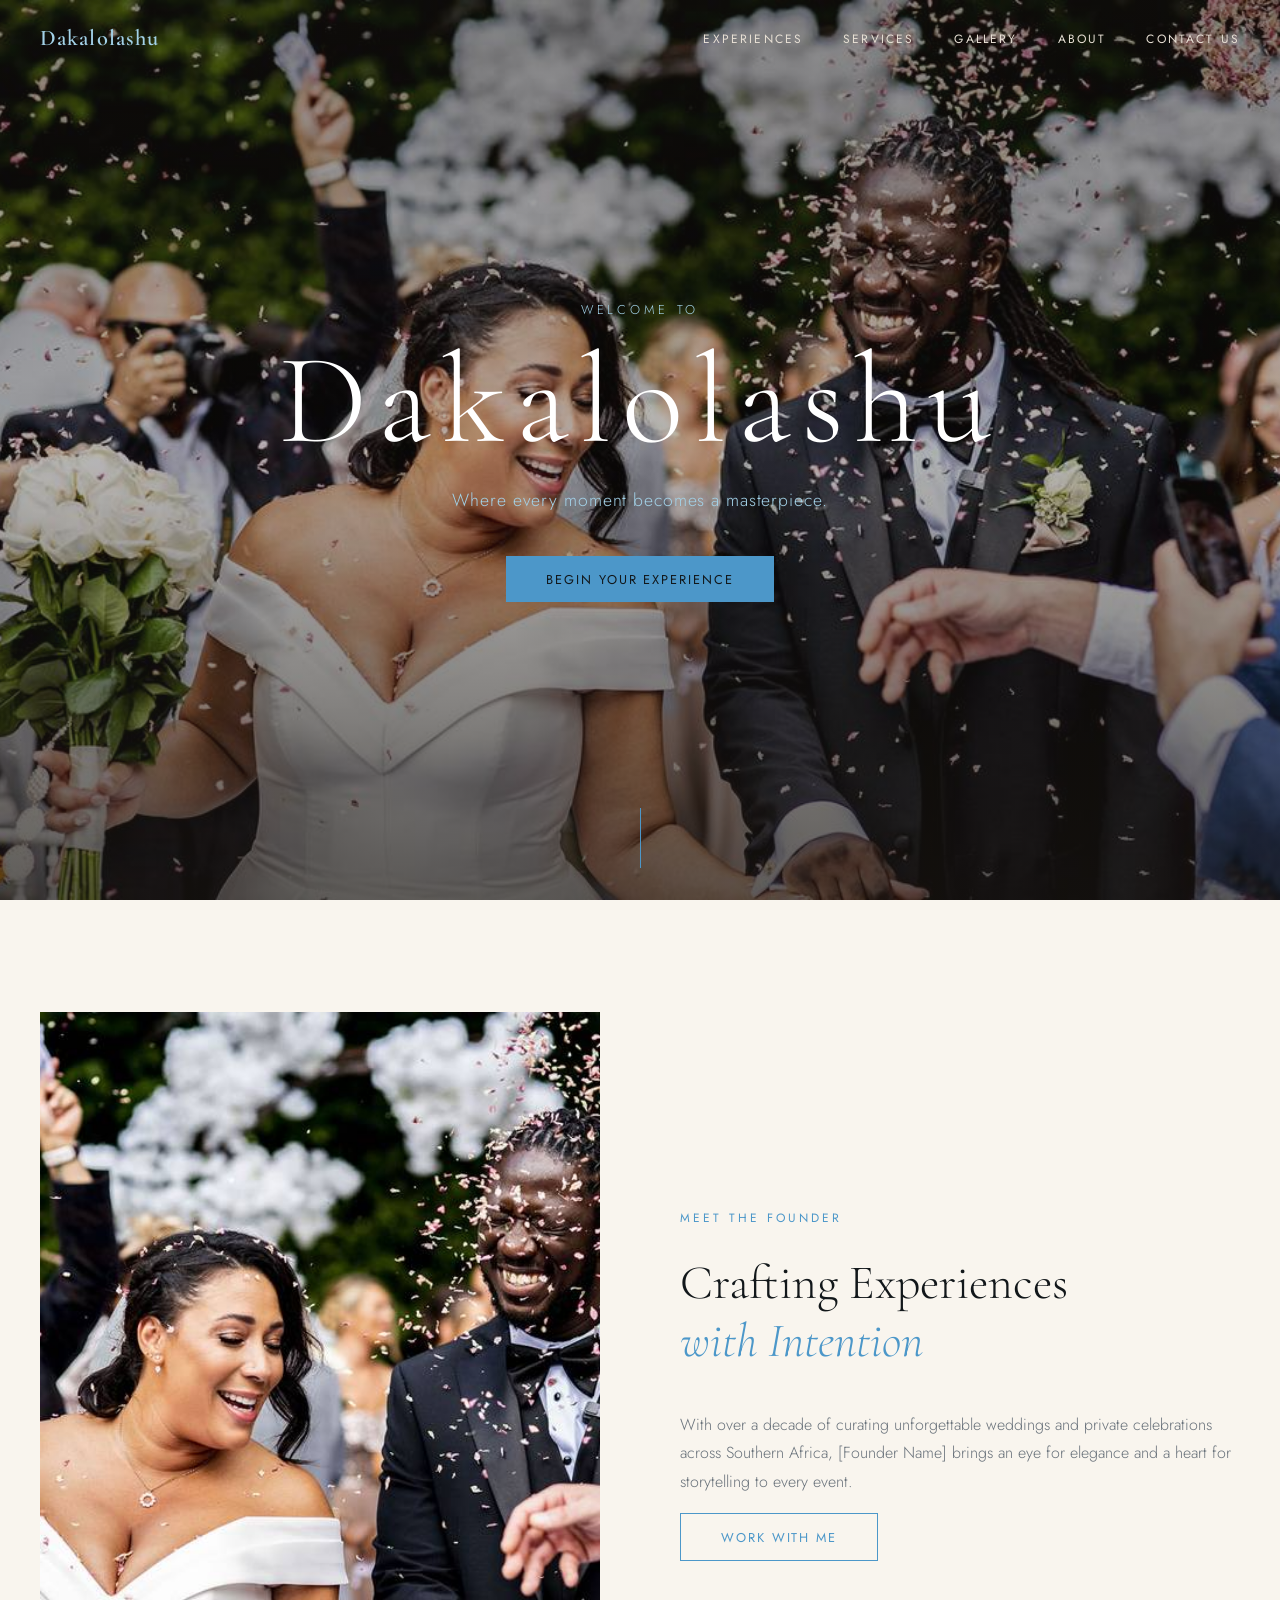
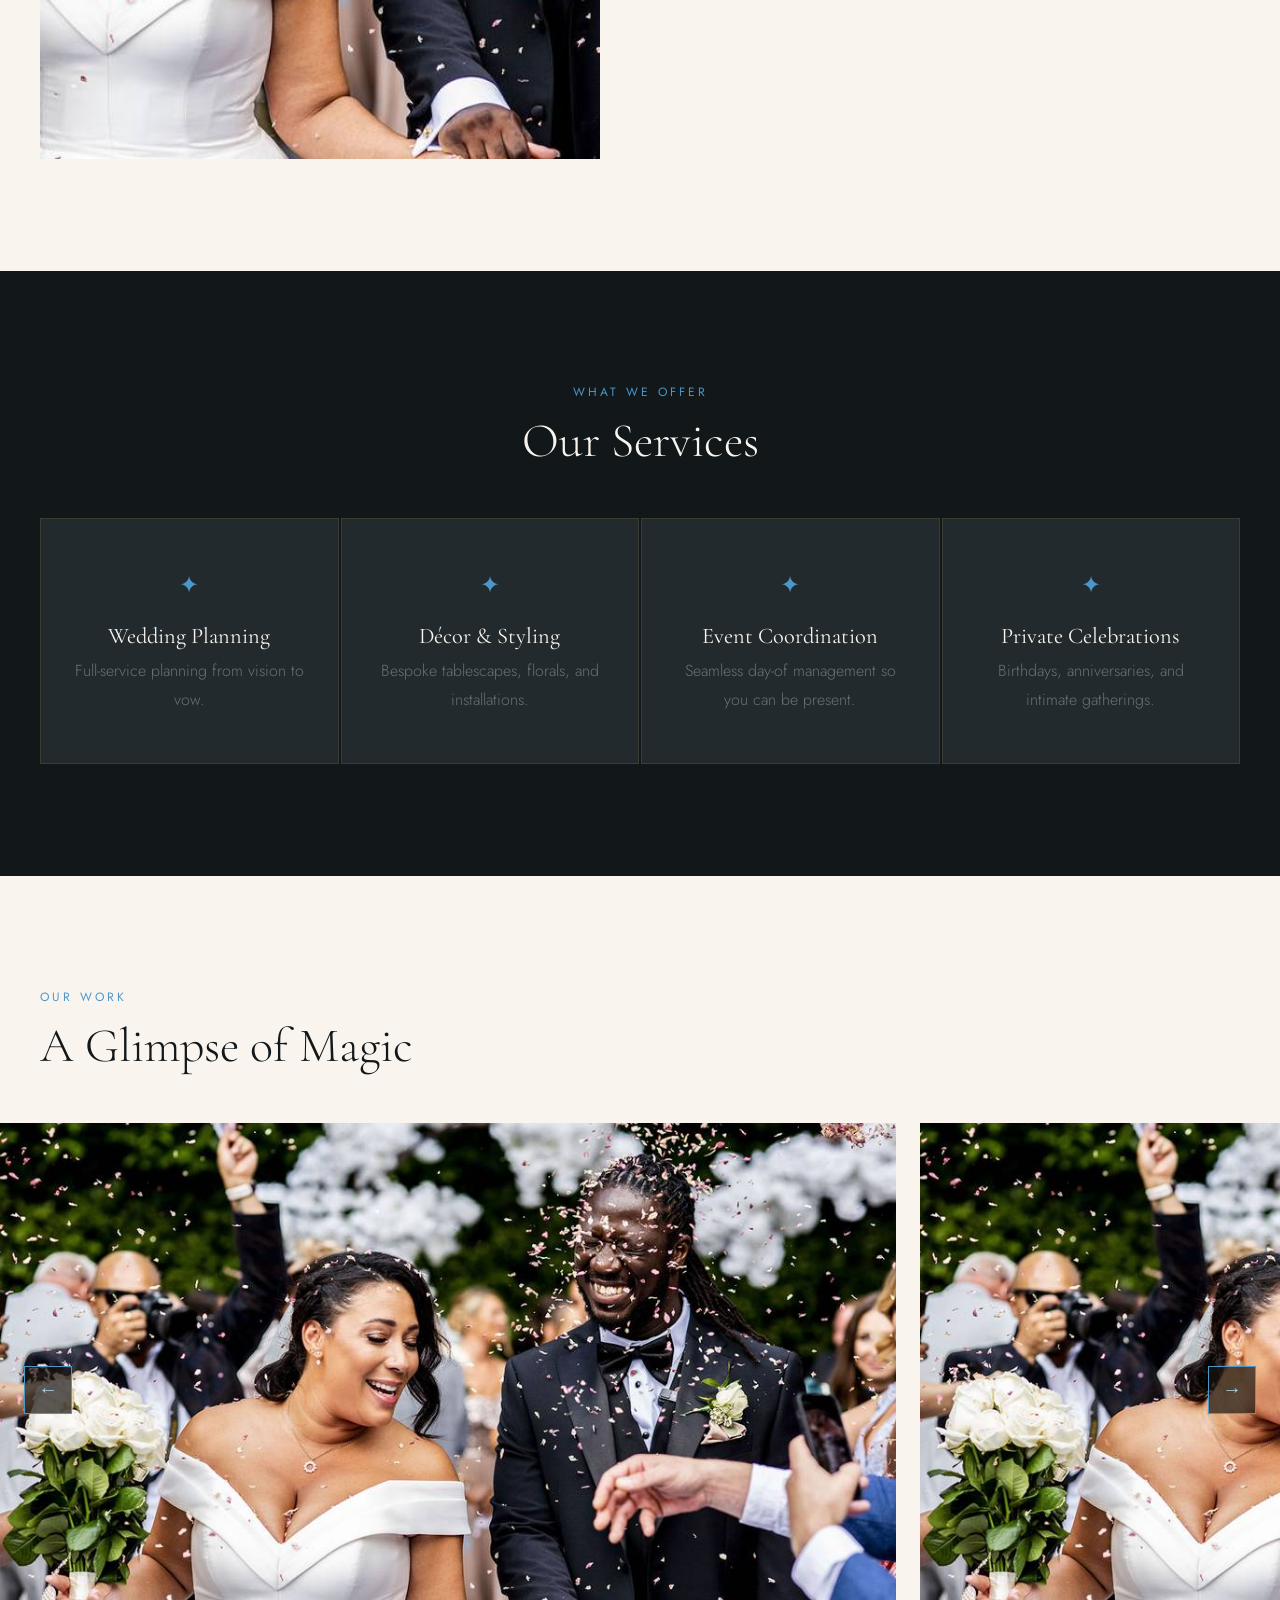
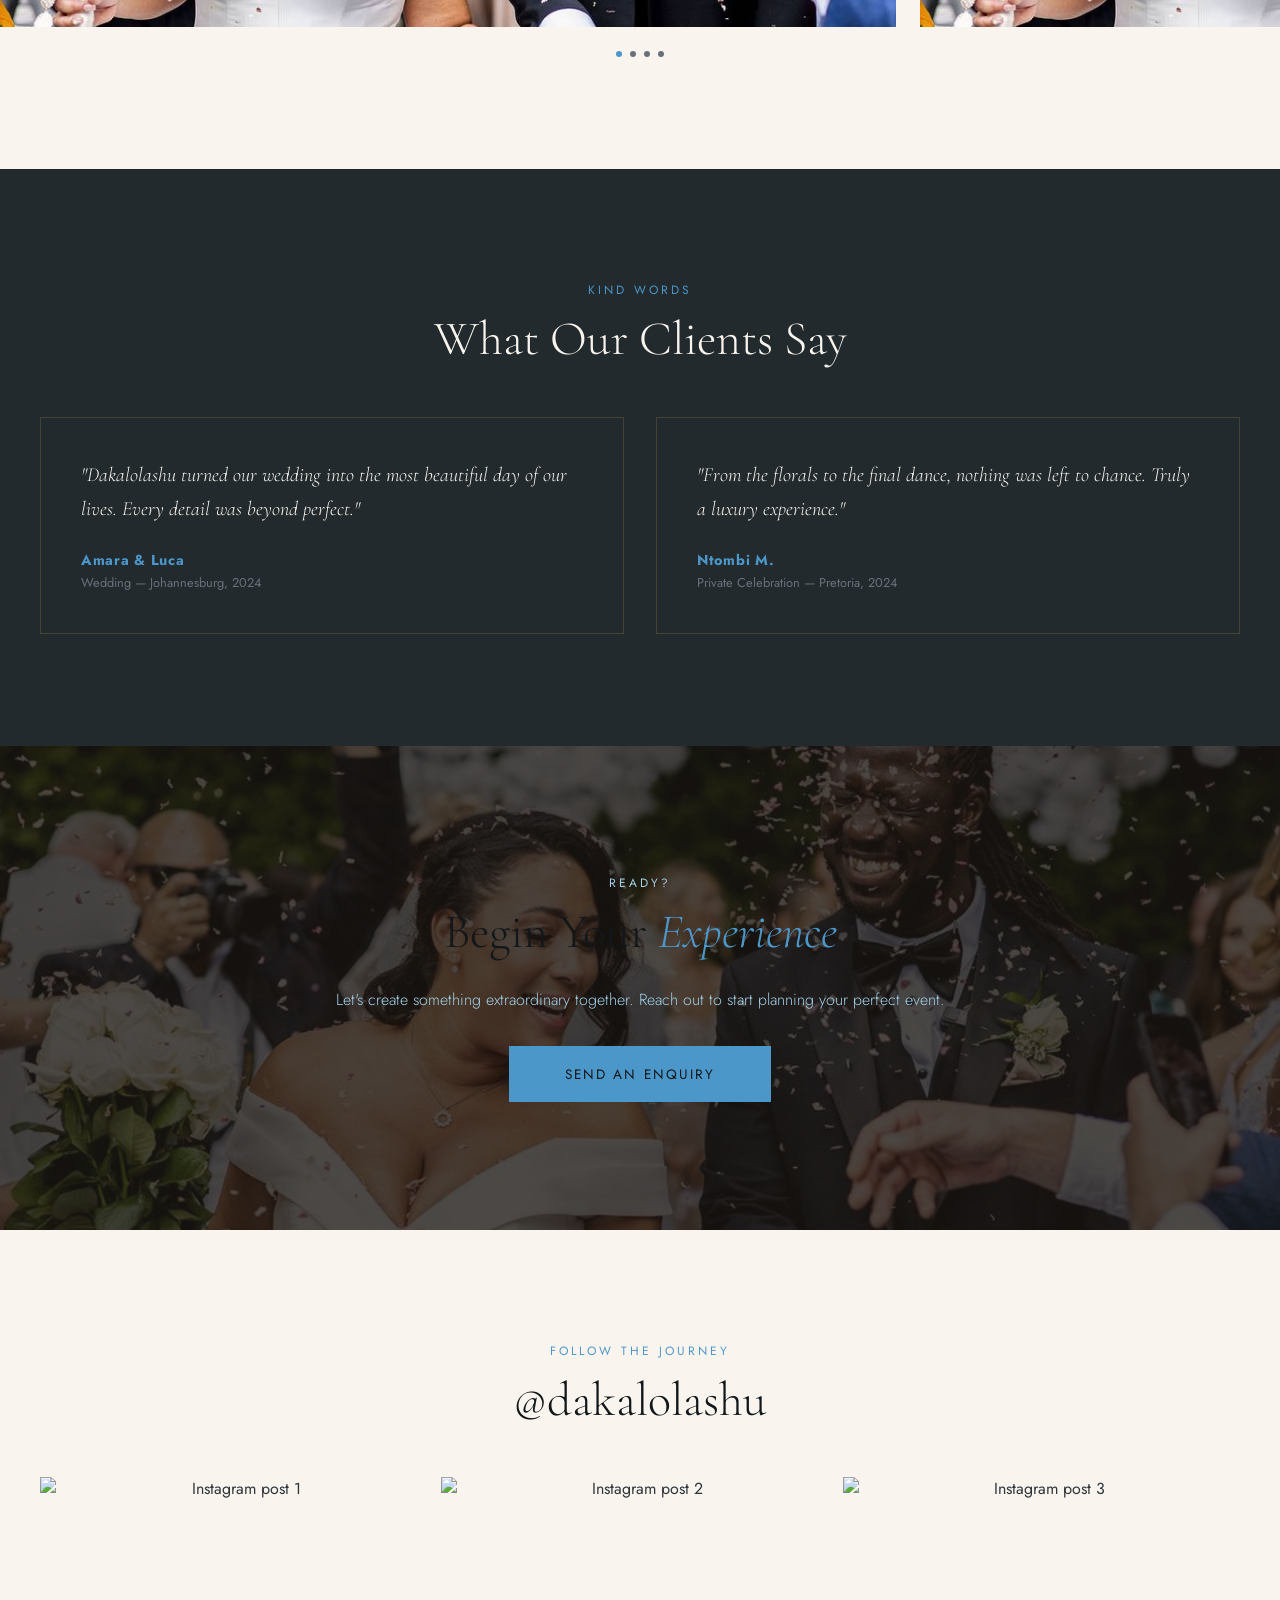
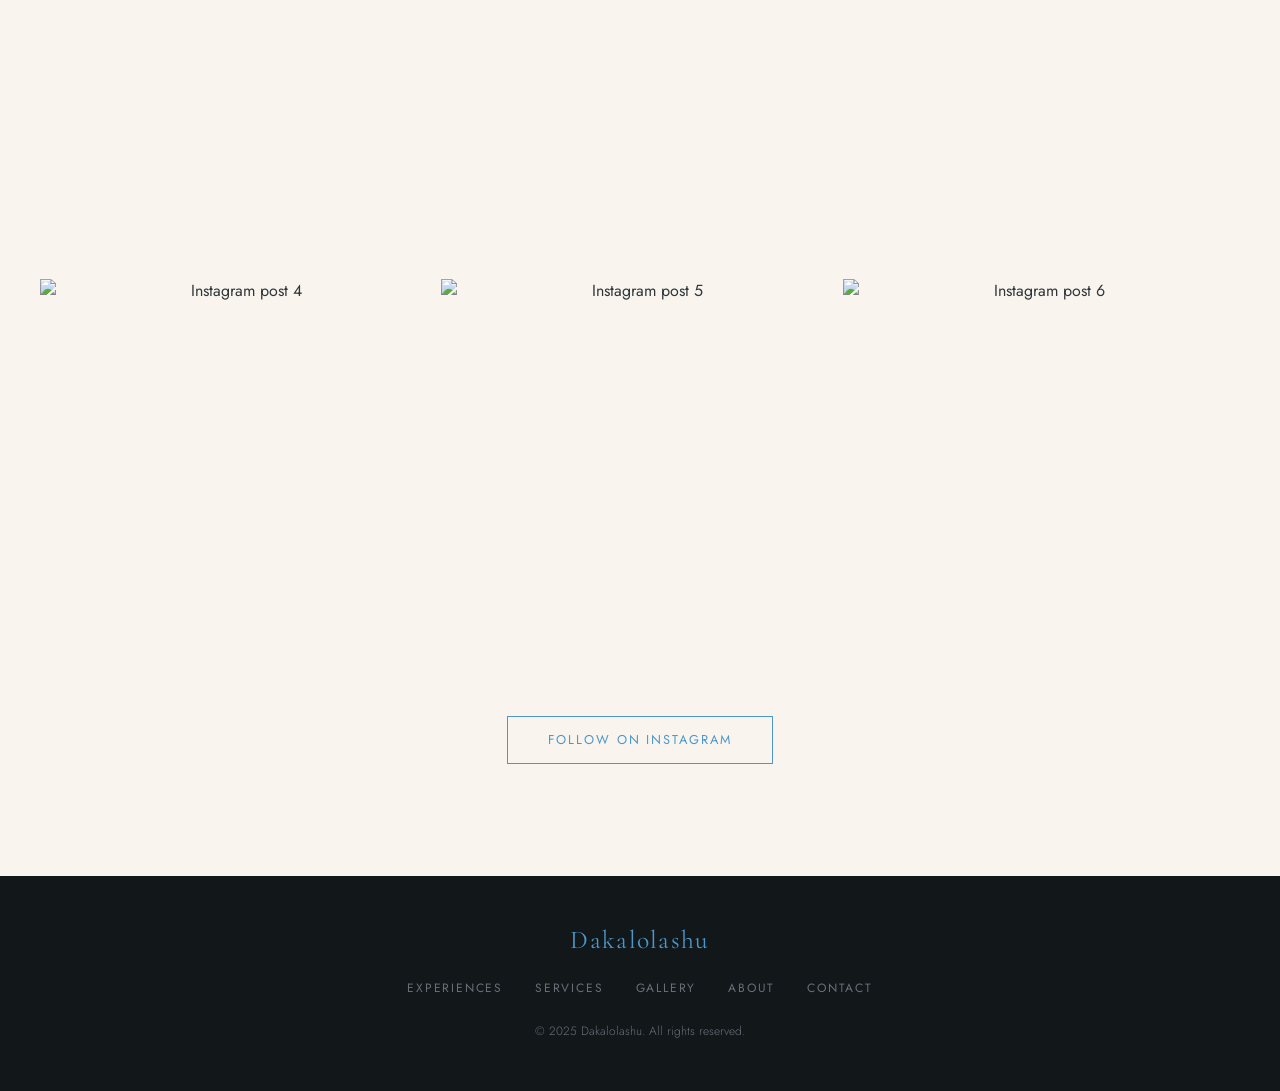
==== index.html @ e0fad740 "first commit" ====
<!DOCTYPE html>
<html lang="en">
<head>
  <meta charset="UTF-8" />
  <meta name="viewport" content="width=device-width, initial-scale=1.0" />
  <title>Dakalolashu | Luxury Weddings & Events</title>
  <link rel="stylesheet" href="styles.css" />
  <link rel="preconnect" href="https://fonts.googleapis.com" />
  <link rel="preconnect" href="https://fonts.gstatic.com" crossorigin />
  <link href="https://fonts.googleapis.com/css2?family=Cormorant+Garamond:ital,wght@0,300;0,400;0,600;1,300;1,400&family=Jost:wght@300;400;500&display=swap" rel="stylesheet" />
</head>
<body>

  <!-- ═══════════════════════════════════════
       NAV
  ═══════════════════════════════════════ -->
  <nav id="navbar">
    <div class="nav-inner">
      <a href="index.html" class="nav-logo">Dakalolashu</a>
      <ul class="nav-links">
        <li><a href="experiences.html">Experiences</a></li>
        <li><a href="services.html">Services</a></li>
        <li><a href="gallery.html">Gallery</a></li>
        <li><a href="about.html">About</a></li>
        <li><a href="contact.html">Contact Us</a></li>
      </ul>
      <button class="nav-hamburger" id="hamburger" aria-label="Open menu">&#9776;</button>
    </div>
  </nav>

  <!-- ═══════════════════════════════════════
       ① HERO — full-screen image/video
  ═══════════════════════════════════════ -->
  <section id="hero">
    <!-- Swap the img src for your client's actual photo/video -->
    <div class="hero-media">
      <img src="assets/random.jpeg" alt="Dakalolashu luxury event setup" />
      <!-- OR use a video:
      <video autoplay muted loop playsinline>
        <source src="assets/hero.mp4" type="video/mp4" />
      </video>
      -->
    </div>
    <div class="hero-overlay"></div>
    <div class="hero-content">
      <p class="hero-eyebrow">Welcome to</p>
      <h1 class="hero-title">Dakalolashu</h1>
      <p class="hero-sub">Where every moment becomes a masterpiece.</p>
      <a href="#cta" class="btn-primary">Begin Your Experience</a>
    </div>
    <div class="hero-scroll-hint">
      <span></span>
    </div>
  </section>

  <!-- ═══════════════════════════════════════
       ② MEET THE FOUNDER
  ═══════════════════════════════════════ -->
  <section id="founder">
    <div class="container founder-grid">
      <div class="founder-image reveal">
        <img src="assets/random.jpeg" alt="Founder portrait" />
      </div>
      <div class="founder-text reveal">
        <span class="section-label">Meet the Founder</span>
        <h2>Crafting Experiences <br /><em>with Intention</em></h2>
        <p>
          <!-- Replace with real bio -->
          With over a decade of curating unforgettable weddings and private
          celebrations across Southern Africa, [Founder Name] brings an
          eye for elegance and a heart for storytelling to every event.
        </p>
        <a href="#cta" class="btn-secondary">Work With Me</a>
      </div>
    </div>
  </section>

  <!-- ═══════════════════════════════════════
       ③ SERVICES SHOWCASE
  ═══════════════════════════════════════ -->
  <section id="services">
    <div class="container">
      <span class="section-label reveal">What We Offer</span>
      <h2 class="section-title reveal">Our Services</h2>
      <div class="services-grid">
        <!-- Duplicate .service-card for each service -->
        <div class="service-card reveal">
          <div class="service-icon">✦</div>
          <h3>Wedding Planning</h3>
          <p>Full-service planning from vision to vow.</p>
        </div>
        <div class="service-card reveal">
          <div class="service-icon">✦</div>
          <h3>Décor & Styling</h3>
          <p>Bespoke tablescapes, florals, and installations.</p>
        </div>
        <div class="service-card reveal">
          <div class="service-icon">✦</div>
          <h3>Event Coordination</h3>
          <p>Seamless day-of management so you can be present.</p>
        </div>
        <div class="service-card reveal">
          <div class="service-icon">✦</div>
          <h3>Private Celebrations</h3>
          <p>Birthdays, anniversaries, and intimate gatherings.</p>
        </div>
      </div>
    </div>
  </section>

  <!-- ═══════════════════════════════════════
       ④ GALLERY SLIDER
  ═══════════════════════════════════════ -->
  <section id="gallery">
    <div class="container">
      <span class="section-label reveal">Our Work</span>
      <h2 class="section-title reveal">A Glimpse of Magic</h2>
    </div>
    <div class="slider-wrapper">
      <div class="slider-track" id="sliderTrack">
        <!-- Add as many .slide items as you need -->
        <div class="slide"><img src="assets/random.jpeg" alt="Event 1" /></div>
        <div class="slide"><img src="assets/random.jpeg" alt="Event 2" /></div>
        <div class="slide"><img src="assets/random.jpeg" alt="Event 3" /></div>
        <div class="slide"><img src="assets/random.jpeg" alt="Event 4" /></div>
      </div>
      <button class="slider-btn prev" id="sliderPrev" aria-label="Previous">&#8592;</button>
      <button class="slider-btn next" id="sliderNext" aria-label="Next">&#8594;</button>
      <div class="slider-dots" id="sliderDots"></div>
    </div>
  </section>

  <!-- ═══════════════════════════════════════
       ⑤ TESTIMONIALS
  ═══════════════════════════════════════ -->
  <section id="testimonials">
    <div class="container">
      <span class="section-label reveal">Kind Words</span>
      <h2 class="section-title reveal">What Our Clients Say</h2>
      <div class="testimonials-track" id="testimonialsTrack">
        <!-- Add more .testimonial-card blocks as needed -->
        <div class="testimonial-card">
          <p class="quote">"Dakalolashu turned our wedding into the most beautiful day of our lives. Every detail was beyond perfect."</p>
          <div class="client-info">
            <strong>Amara & Luca</strong>
            <span>Wedding — Johannesburg, 2024</span>
          </div>
        </div>
        <div class="testimonial-card">
          <p class="quote">"From the florals to the final dance, nothing was left to chance. Truly a luxury experience."</p>
          <div class="client-info">
            <strong>Ntombi M.</strong>
            <span>Private Celebration — Pretoria, 2024</span>
          </div>
        </div>
      </div>
    </div>
  </section>

  <!-- ═══════════════════════════════════════
       ⑥ CTA — Begin Your Experience
  ═══════════════════════════════════════ -->
  <section id="cta">
    <div class="cta-overlay"></div>
    <div class="cta-content reveal">
      <span class="section-label light">Ready?</span>
      <h2>Begin Your <em>Experience</em></h2>
      <p>Let's create something extraordinary together. Reach out to start planning your perfect event.</p>
      <a href="mailto:hello@dakalolashu.com" class="btn-primary large">Send an Enquiry</a>
    </div>
  </section>

  <!-- ═══════════════════════════════════════
       ⑦ INSTAGRAM / SOCIAL SHOWCASE
  ═══════════════════════════════════════ -->
  <section id="social">
    <div class="container">
      <span class="section-label reveal">Follow the Journey</span>
      <h2 class="section-title reveal">@dakalolashu</h2>
      <div class="social-grid" id="socialGrid">
        <!-- Swap src values for real Instagram screenshots or use an embed API -->
        <a href="#" class="social-tile" target="_blank" rel="noopener"><img src="assets/insta1.jpg" alt="Instagram post 1" /></a>
        <a href="#" class="social-tile" target="_blank" rel="noopener"><img src="assets/insta2.jpg" alt="Instagram post 2" /></a>
        <a href="#" class="social-tile" target="_blank" rel="noopener"><img src="assets/insta3.jpg" alt="Instagram post 3" /></a>
        <a href="#" class="social-tile" target="_blank" rel="noopener"><img src="assets/insta4.jpg" alt="Instagram post 4" /></a>
        <a href="#" class="social-tile" target="_blank" rel="noopener"><img src="assets/insta5.jpg" alt="Instagram post 5" /></a>
        <a href="#" class="social-tile" target="_blank" rel="noopener"><img src="assets/insta6.jpg" alt="Instagram post 6" /></a>
      </div>
      <a href="https://instagram.com/dakalolashu" target="_blank" class="btn-secondary" rel="noopener">Follow on Instagram</a>
    </div>
  </section>

  <!-- ═══════════════════════════════════════
       FOOTER
  ═══════════════════════════════════════ -->
  <footer id="footer">
    <div class="container footer-inner">
      <a href="index.html" class="footer-logo">Dakalolashu</a>
      <nav class="footer-nav">
        <a href="experiences.html">Experiences</a>
        <a href="#services">Services</a>
        <a href="gallery.html">Gallery</a>
        <a href="#founder">About</a>
        <a href="#cta">Contact</a>
      </nav>
      <p class="footer-copy">&copy; 2025 Dakalolashu. All rights reserved.</p>
    </div>
  </footer>

  <script src="script.js"></script>
</body>
</html>
---- styles.css ----
/* ═══════════════════════════════════════
   CSS CUSTOM PROPERTIES (design tokens)
═══════════════════════════════════════ */
:root {
  --gold:       #4c97c9;
  --gold-light: #a3d2e8;
  --cream:      #F9F5EE;
  --dark:       #12171a;
  --dark-mid:   #222a2e;
  --text:       #2e363b;
  --text-muted: #68717a;

  --font-display: 'Cormorant Garamond', Georgia, serif;
  --font-body:    'Jost', sans-serif;

  --section-pad: 7rem 0;
  --container:   1200px;
  --transition:  0.4s ease;
}

/* ═══════════════════════════════════════
   RESET & BASE
═══════════════════════════════════════ */
*, *::before, *::after { box-sizing: border-box; margin: 0; padding: 0; }

html { scroll-behavior: smooth; font-size: 16px; }

body {
  font-family: var(--font-body);
  background: var(--cream);
  color: var(--text);
  overflow-x: hidden;
}

img { display: block; width: 100%; height: 100%; object-fit: cover; }

a { text-decoration: none; color: inherit; }

/* ═══════════════════════════════════════
   UTILITIES
═══════════════════════════════════════ */
.container {
  width: min(var(--container), 100% - 3rem);
  margin-inline: auto;
}

.section-label {
  display: block;
  font-family: var(--font-body);
  font-size: 0.75rem;
  letter-spacing: 0.25em;
  text-transform: uppercase;
  color: var(--gold);
  margin-bottom: 0.75rem;
}

.section-label.light { color: var(--gold-light); }

.section-title {
  font-family: var(--font-display);
  font-size: clamp(2rem, 4vw, 3rem);
  font-weight: 300;
  color: var(--dark);
  margin-bottom: 3rem;
}

h2 {
  font-family: var(--font-display);
  font-size: clamp(2rem, 4vw, 3rem);
  font-weight: 300;
  line-height: 1.2;
  color: var(--dark);
  margin-bottom: 1.5rem;
}

h2 em { color: var(--gold); font-style: italic; }

h3 {
  font-family: var(--font-display);
  font-size: 1.4rem;
  font-weight: 400;
  margin-bottom: 0.5rem;
}

p { font-weight: 300; line-height: 1.8; color: var(--text-muted); }

/* ═══════════════════════════════════════
   BUTTONS
═══════════════════════════════════════ */
.btn-primary {
  display: inline-block;
  padding: 0.85rem 2.5rem;
  background: var(--gold);
  color: var(--dark);
  font-family: var(--font-body);
  font-size: 0.8rem;
  letter-spacing: 0.15em;
  text-transform: uppercase;
  transition: background var(--transition), transform var(--transition);
}

.btn-primary:hover { background: var(--gold-light); transform: translateY(-2px); }
.btn-primary.large { padding: 1.1rem 3.5rem; font-size: 0.85rem; }

.btn-secondary {
  display: inline-block;
  padding: 0.85rem 2.5rem;
  border: 1px solid var(--gold);
  color: var(--gold);
  font-size: 0.8rem;
  letter-spacing: 0.15em;
  text-transform: uppercase;
  transition: all var(--transition);
}

.btn-secondary:hover {
  background: var(--gold);
  color: var(--dark);
  transform: translateY(-2px);
}

/* ═══════════════════════════════════════
   SCROLL REVEAL
═══════════════════════════════════════ */
.reveal {
  opacity: 0;
  transform: translateY(30px);
  transition: opacity 0.7s ease, transform 0.7s ease;
}

.reveal.visible {
  opacity: 1;
  transform: translateY(0);
}

/* ═══════════════════════════════════════
   NAV
═══════════════════════════════════════ */
#navbar {
  position: fixed;
  top: 0; left: 0; right: 0;
  z-index: 100;
  padding: 1.5rem 2rem;
  transition: background var(--transition), padding var(--transition);
}

#navbar.scrolled {
  background: rgba(26, 22, 18, 0.95);
  backdrop-filter: blur(8px);
  padding: 1rem 2rem;
}

.nav-inner {
  display: flex;
  align-items: center;
  justify-content: space-between;
  max-width: var(--container);
  margin-inline: auto;
}

.nav-logo {
  font-family: var(--font-display);
  font-size: 1.4rem;
  font-weight: 600;
  color: var(--gold-light);
  letter-spacing: 0.05em;
}

.nav-links {
  display: flex;
  gap: 2.5rem;
  list-style: none;
}

.nav-links a {
  font-size: 0.75rem;
  letter-spacing: 0.18em;
  text-transform: uppercase;
  color: #e8e0d5;
  transition: color var(--transition);
}

.nav-links a:hover { color: var(--gold); }

.nav-cta {
  border: 1px solid var(--gold) !important;
  padding: 0.5rem 1.25rem;
  color: var(--gold) !important;
}

.nav-hamburger { display: none; background: none; border: none; cursor: pointer; font-size: 1.5rem; color: var(--gold-light); }

/* ═══════════════════════════════════════
   ① HERO
═══════════════════════════════════════ */
#hero {
  position: relative;
  height: 100vh;
  min-height: 600px;
  display: flex;
  align-items: center;
  justify-content: center;
  overflow: hidden;
}

.hero-media {
  position: absolute;
  inset: 0;
}

.hero-overlay {
  position: absolute;
  inset: 0;
  background: linear-gradient(to bottom, rgba(26,22,18,0.5) 0%, rgba(26,22,18,0.3) 50%, rgba(26,22,18,0.7) 100%);
}

.hero-content {
  position: relative;
  text-align: center;
  color: #fff;
  padding: 0 1.5rem;
  animation: heroFadeIn 1.6s ease forwards;
}

.hero-eyebrow {
  font-size: 0.8rem;
  letter-spacing: 0.3em;
  text-transform: uppercase;
  color: var(--gold-light);
  margin-bottom: 1rem;
}

.hero-title {
  font-family: var(--font-display);
  font-size: clamp(4rem, 10vw, 9rem);
  font-weight: 300;
  letter-spacing: 0.08em;
  line-height: 1;
  color: #fff;
  margin-bottom: 1.25rem;
}

.hero-sub {
  font-size: 1.1rem;
  font-weight: 300;
  color: var(--gold-light);
  margin-bottom: 2.5rem;
  letter-spacing: 0.05em;
}

.hero-scroll-hint {
  position: absolute;
  bottom: 2rem;
  left: 50%;
  transform: translateX(-50%);
}

.hero-scroll-hint span {
  display: block;
  width: 1px;
  height: 60px;
  background: var(--gold);
  margin-inline: auto;
  animation: scrollLine 1.8s ease-in-out infinite;
  transform-origin: top;
}

@keyframes heroFadeIn {
  from { opacity: 0; transform: translateY(20px); }
  to   { opacity: 1; transform: translateY(0); }
}

@keyframes scrollLine {
  0%   { transform: scaleY(0); opacity: 1; }
  80%  { transform: scaleY(1); opacity: 0.3; }
  100% { transform: scaleY(1); opacity: 0; }
}

/* ═══════════════════════════════════════
   ② FOUNDER
═══════════════════════════════════════ */
#founder {
  padding: var(--section-pad);
  background: var(--cream);
}

.founder-grid {
  display: grid;
  grid-template-columns: 1fr 1fr;
  gap: 5rem;
  align-items: center;
}

.founder-image {
  aspect-ratio: 3/4;
  overflow: hidden;
  position: relative;
}

.founder-image::before {
  content: '';
  position: absolute;
  inset: -12px 12px 12px -12px;
  border: 1px solid var(--gold);
  z-index: -1;
}

.founder-text { display: flex; flex-direction: column; align-items: flex-start; gap: 1rem; }

/* ═══════════════════════════════════════
   ③ SERVICES
═══════════════════════════════════════ */
#services {
  padding: var(--section-pad);
  background: var(--dark);
  text-align: center;
}

#services .section-title, #services h2 { color: var(--cream); }

.services-grid {
  display: grid;
  grid-template-columns: repeat(auto-fit, minmax(220px, 1fr));
  gap: 2px;
  margin-top: 1rem;
}

.service-card {
  padding: 3rem 2rem;
  background: var(--dark-mid);
  border: 1px solid rgba(201,168,76,0.15);
  transition: background var(--transition), border-color var(--transition);
  cursor: default;
}

.service-card:hover {
  background: rgba(201,168,76,0.07);
  border-color: var(--gold);
}

.service-icon {
  font-size: 1.5rem;
  color: var(--gold);
  margin-bottom: 1.25rem;
}

.service-card h3 { color: var(--cream); }
.service-card p { color: var(--text-muted); }

/* ═══════════════════════════════════════
   ④ GALLERY SLIDER
═══════════════════════════════════════ */
#gallery {
  padding: var(--section-pad);
  background: var(--cream);
  overflow: hidden;
}

.slider-wrapper {
  position: relative;
  margin-top: 2rem;
  overflow: hidden;
}

.slider-track {
  display: flex;
  transition: transform 0.6s cubic-bezier(0.77, 0, 0.18, 1);
}

.slide {
  min-width: 70vw;
  aspect-ratio: 16/9;
  margin-right: 1.5rem;
}

.slider-btn {
  position: absolute;
  top: 50%;
  transform: translateY(-50%);
  background: rgba(26,22,18,0.7);
  color: var(--gold-light);
  border: 1px solid var(--gold);
  width: 3rem; height: 3rem;
  font-size: 1.2rem;
  cursor: pointer;
  z-index: 10;
  transition: background var(--transition);
}

.slider-btn:hover { background: var(--gold); color: var(--dark); }
.slider-btn.prev { left: 1.5rem; }
.slider-btn.next { right: 1.5rem; }

.slider-dots {
  display: flex;
  justify-content: center;
  gap: 8px;
  margin-top: 1.5rem;
}

.slider-dots span {
  width: 6px; height: 6px;
  border-radius: 50%;
  background: var(--text-muted);
  cursor: pointer;
  transition: background var(--transition);
}

.slider-dots span.active { background: var(--gold); }

/* ═══════════════════════════════════════
   ⑤ TESTIMONIALS
═══════════════════════════════════════ */
#testimonials {
  padding: var(--section-pad);
  background: var(--dark-mid);
  text-align: center;
}

#testimonials .section-label { color: var(--gold); }
#testimonials .section-title, #testimonials h2 { color: var(--cream); }

.testimonials-track {
  display: grid;
  grid-template-columns: repeat(auto-fit, minmax(300px, 1fr));
  gap: 2rem;
  margin-top: 1rem;
}

.testimonial-card {
  padding: 2.5rem;
  border: 1px solid rgba(201,168,76,0.2);
  text-align: left;
}

.quote {
  font-family: var(--font-display);
  font-size: 1.25rem;
  font-style: italic;
  color: var(--cream);
  line-height: 1.7;
  margin-bottom: 1.5rem;
}

.client-info strong { display: block; color: var(--gold); font-size: 0.9rem; letter-spacing: 0.05em; }
.client-info span { font-size: 0.8rem; color: var(--text-muted); }

/* ═══════════════════════════════════════
   ⑥ CTA
═══════════════════════════════════════ */
#cta {
  position: relative;
  padding: 8rem 1.5rem;
  background: url('assets/random.jpeg') center/cover no-repeat;
  text-align: center;
  overflow: hidden;
}

.cta-overlay {
  position: absolute;
  inset: 0;
  background: rgba(26,22,18,0.78);
}

.cta-content {
  position: relative;
  color: #fff;
  max-width: 640px;
  margin-inline: auto;
}

.cta-content p { color: var(--gold-light); margin-bottom: 2rem; }

/* ═══════════════════════════════════════
   ⑦ SOCIAL
═══════════════════════════════════════ */
#social {
  padding: var(--section-pad);
  background: var(--cream);
  text-align: center;
}

.social-grid {
  display: grid;
  grid-template-columns: repeat(3, 1fr);
  gap: 4px;
  margin-bottom: 2.5rem;
}

.social-tile {
  aspect-ratio: 1;
  overflow: hidden;
  position: relative;
}

.social-tile::after {
  content: '';
  position: absolute;
  inset: 0;
  background: rgba(201,168,76,0.3);
  opacity: 0;
  transition: opacity var(--transition);
}

.social-tile:hover::after { opacity: 1; }

/* ═══════════════════════════════════════
   FOOTER
═══════════════════════════════════════ */
#footer {
  background: var(--dark);
  padding: 3rem 1.5rem;
}

.footer-inner {
  display: flex;
  flex-direction: column;
  align-items: center;
  gap: 1.5rem;
  text-align: center;
}

.footer-logo {
  font-family: var(--font-display);
  font-size: 1.6rem;
  color: var(--gold);
  letter-spacing: 0.05em;
}

.footer-nav { display: flex; gap: 2rem; flex-wrap: wrap; justify-content: center; }

.footer-nav a {
  font-size: 0.75rem;
  letter-spacing: 0.15em;
  text-transform: uppercase;
  color: var(--text-muted);
  transition: color var(--transition);
}

.footer-nav a:hover { color: var(--gold); }

.footer-copy { font-size: 0.75rem; color: var(--text-muted); }

/* ═══════════════════════════════════════
   RESPONSIVE
═══════════════════════════════════════ */
@media (max-width: 768px) {
  .nav-links { display: none; }
  .nav-hamburger { display: block; }
  .founder-grid { grid-template-columns: 1fr; gap: 2.5rem; }
  .slide { min-width: 90vw; }
  .social-grid { grid-template-columns: repeat(2, 1fr); }
}
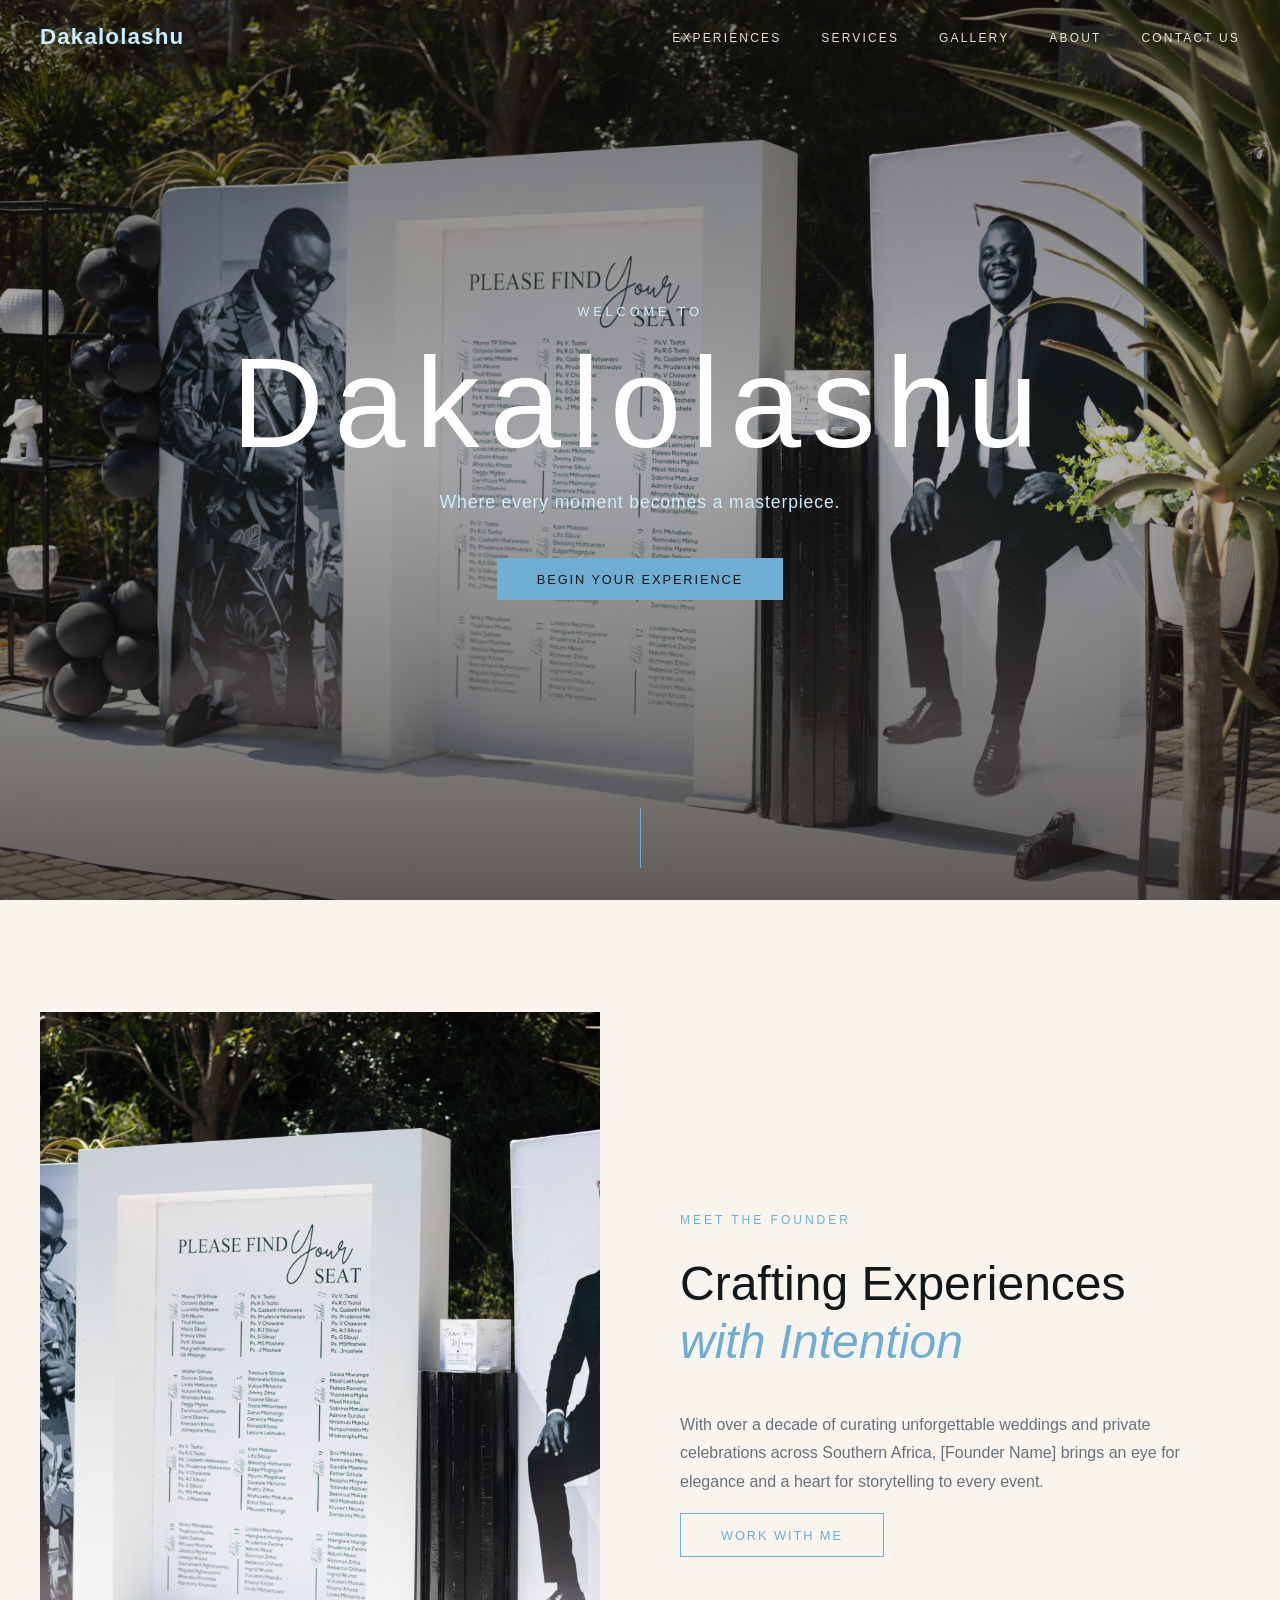
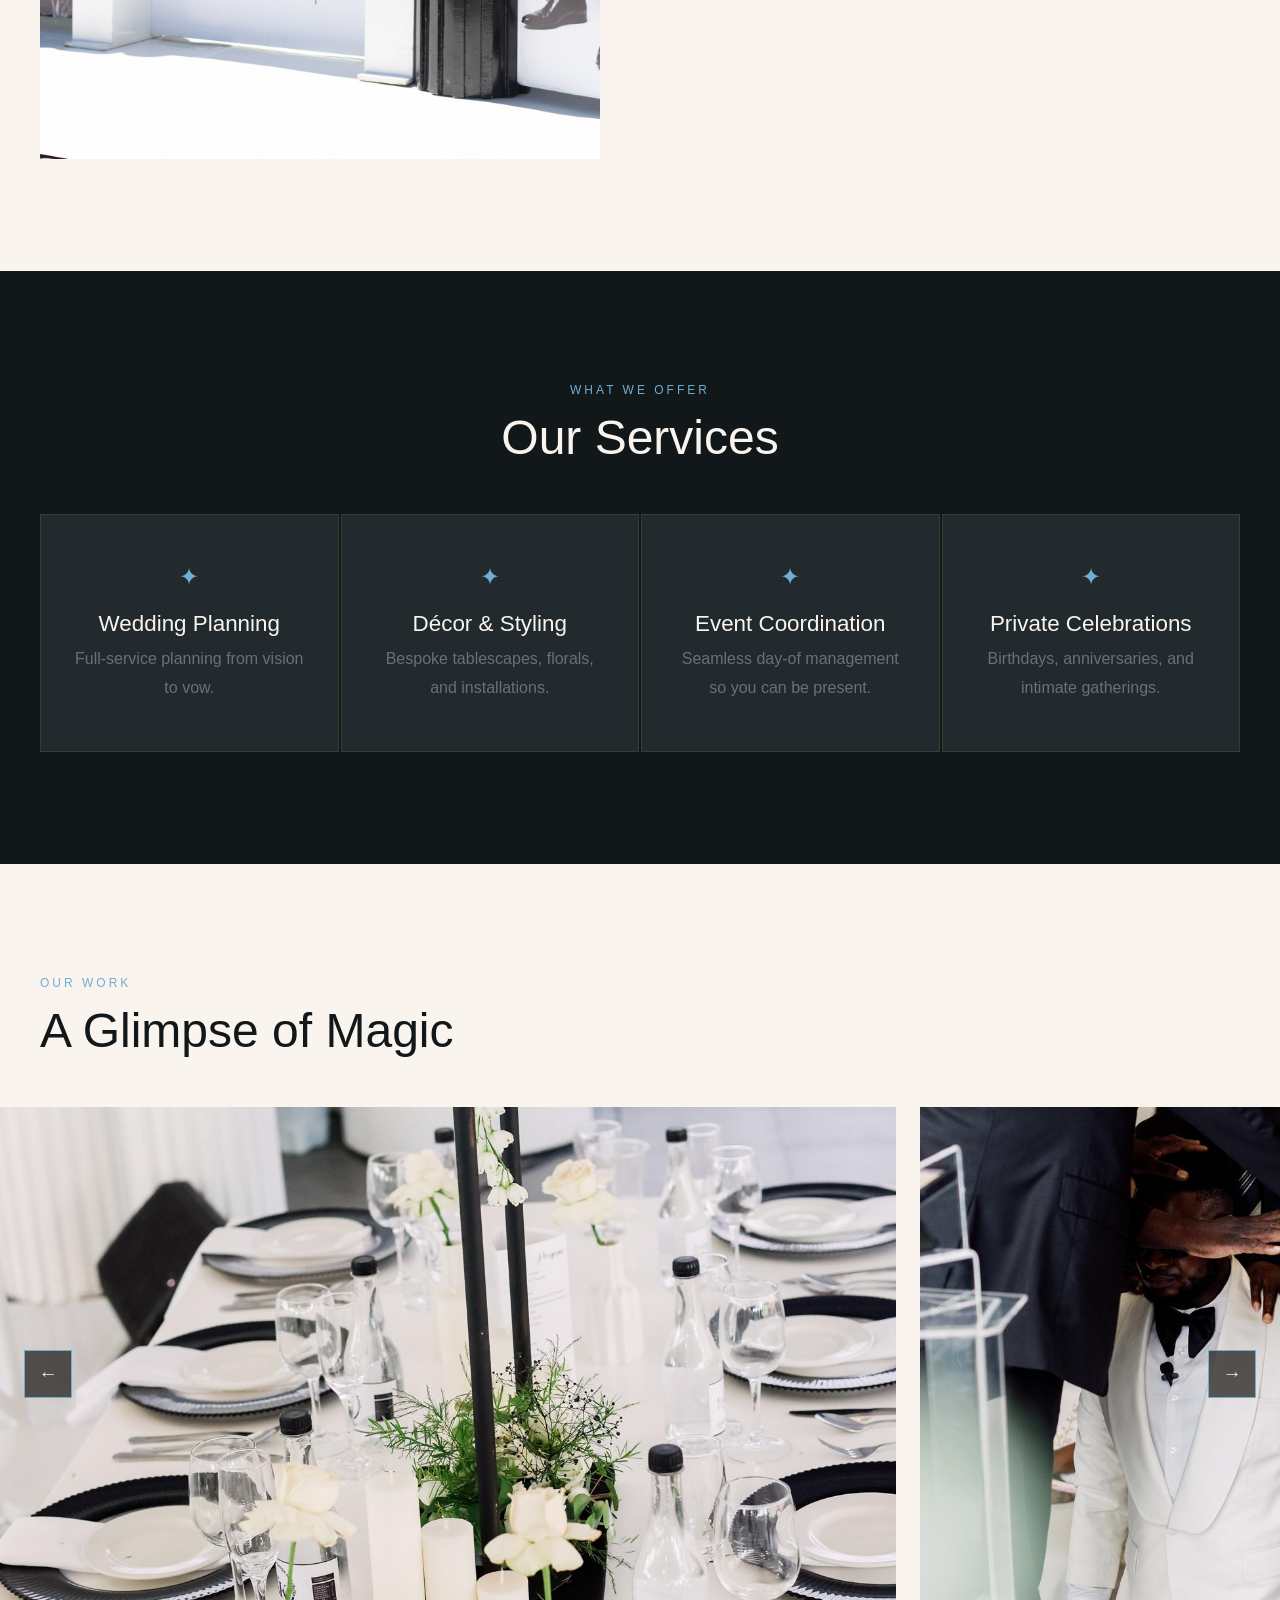
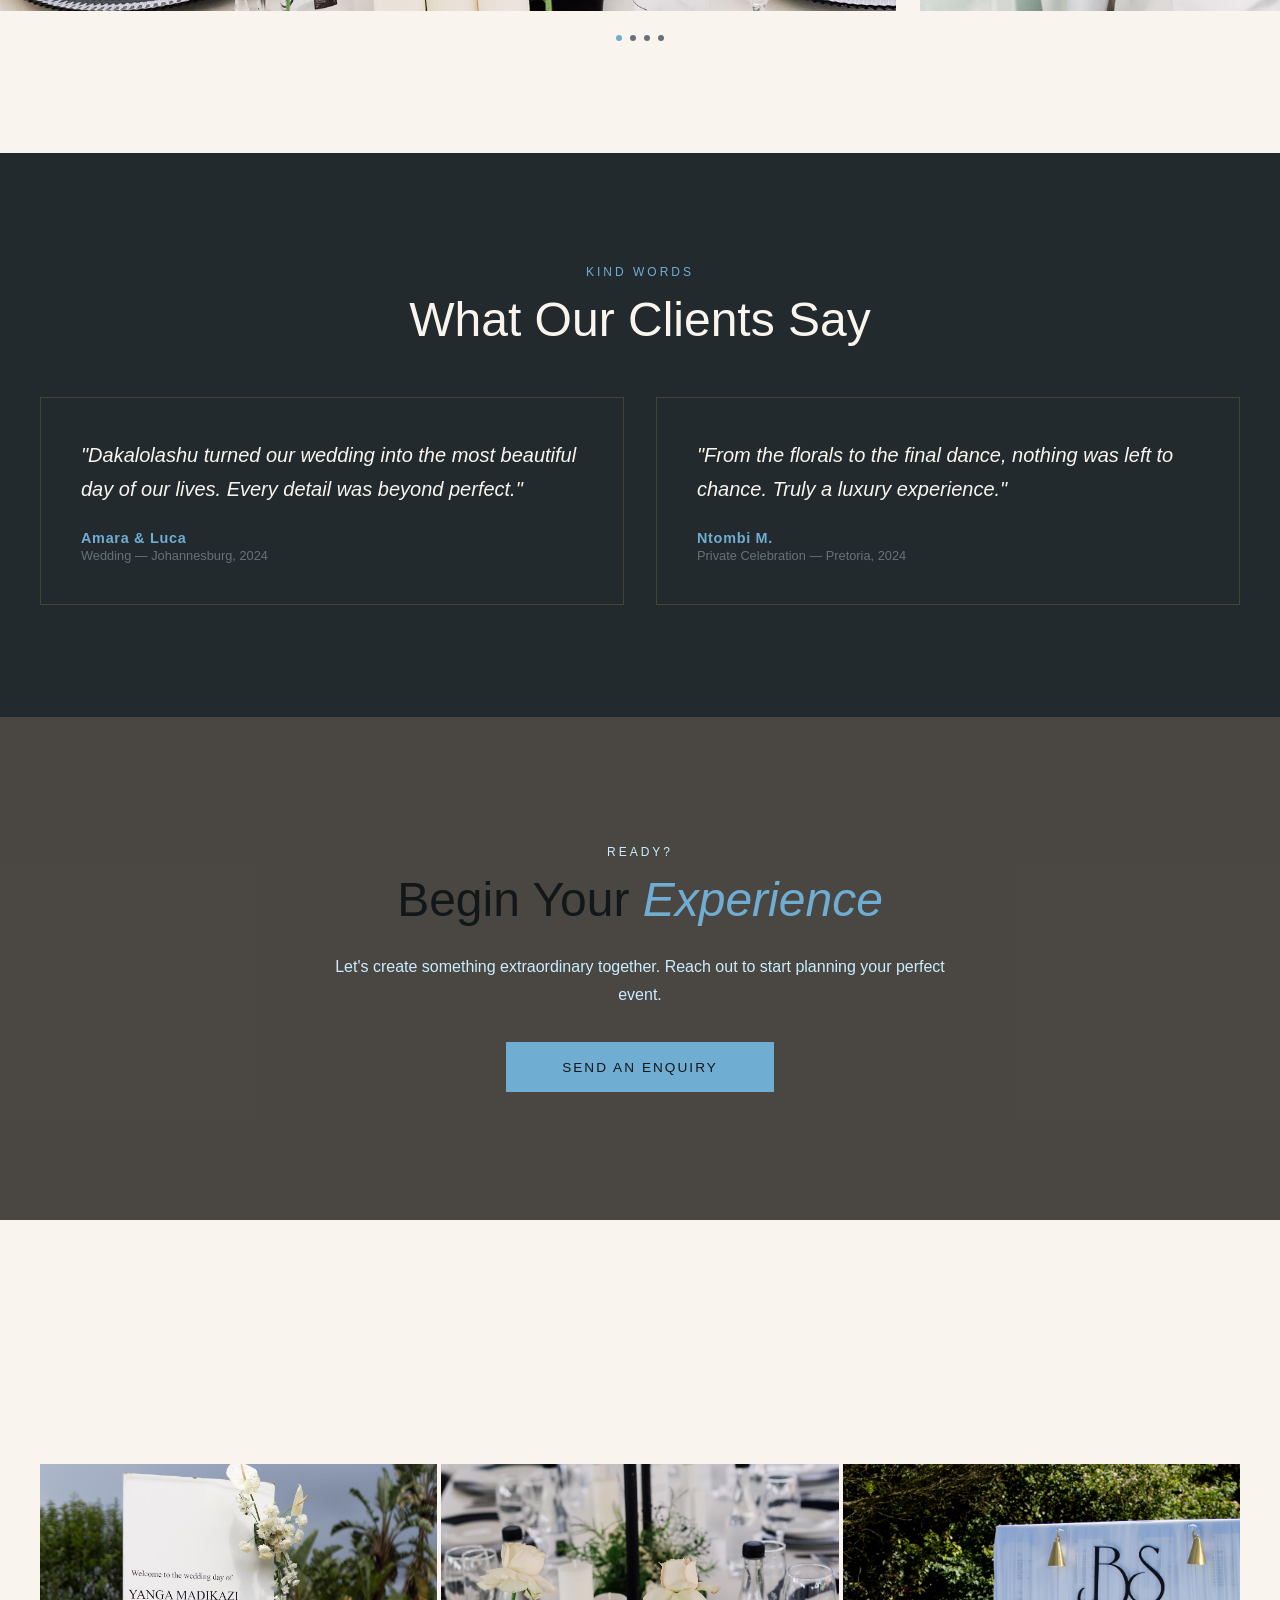
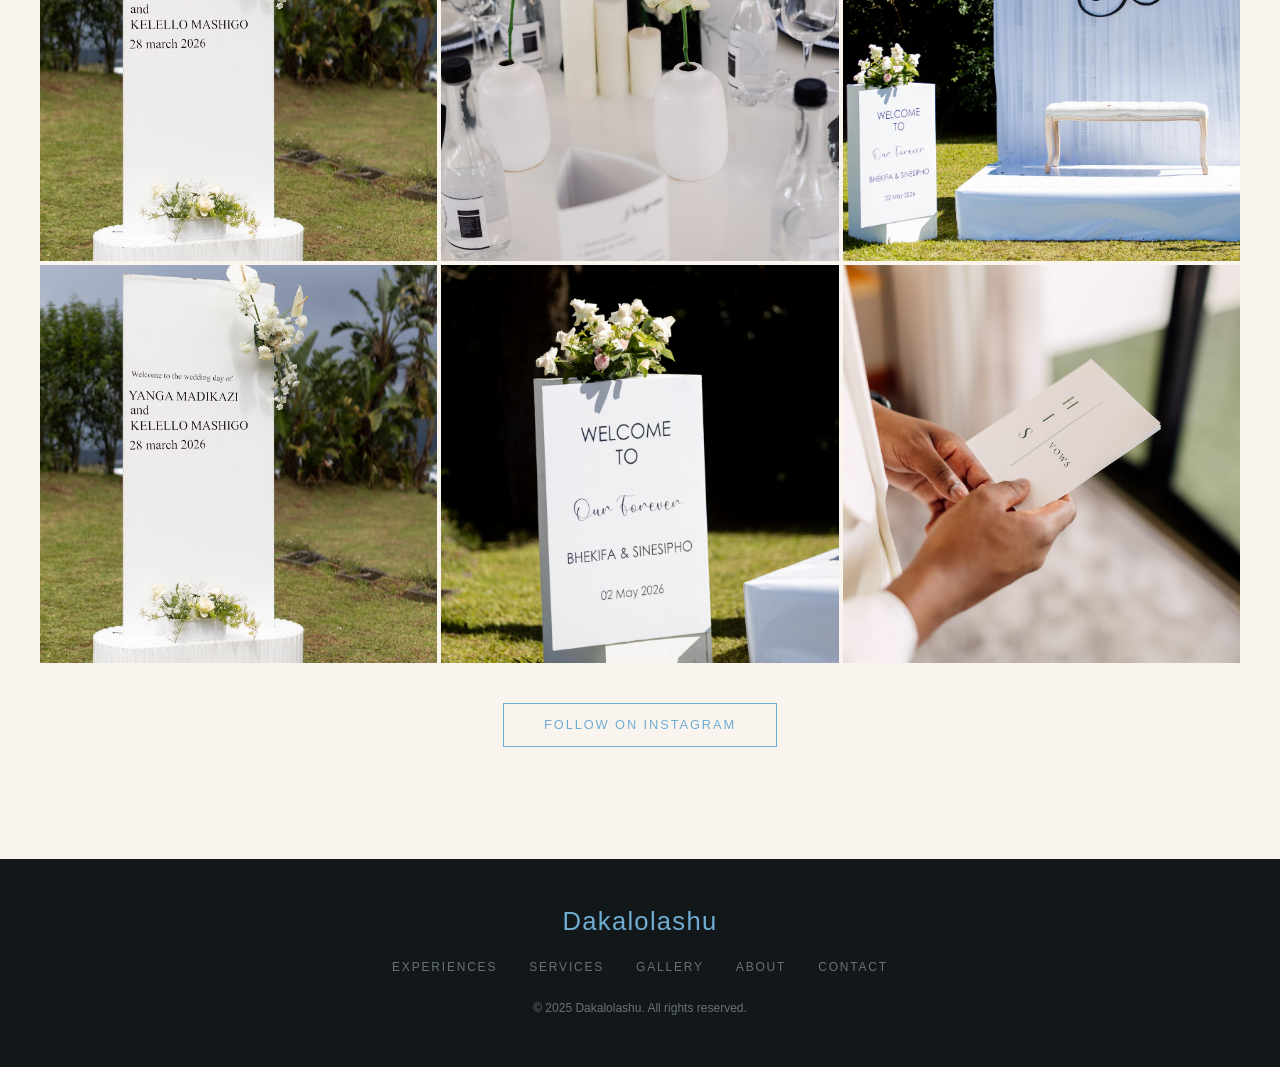
==== commit 9c92105f: "filled missing images and minor font changes" ====
--- a/index.html
+++ b/index.html
@@ -34,7 +34,7 @@
   <section id="hero">
     <!-- Swap the img src for your client's actual photo/video -->
     <div class="hero-media">
-      <img src="assets/random.jpeg" alt="Dakalolashu luxury event setup" />
+      <img src="assets/hero.jpg" alt="Dakalolashu luxury event setup" />
       <!-- OR use a video:
       <video autoplay muted loop playsinline>
         <source src="assets/hero.mp4" type="video/mp4" />
@@ -59,7 +59,7 @@
   <section id="founder">
     <div class="container founder-grid">
       <div class="founder-image reveal">
-        <img src="assets/random.jpeg" alt="Founder portrait" />
+        <img src="assets/hero.jpg" alt="Founder portrait" />
       </div>
       <div class="founder-text reveal">
         <span class="section-label">Meet the Founder</span>
@@ -119,10 +119,10 @@
     <div class="slider-wrapper">
       <div class="slider-track" id="sliderTrack">
         <!-- Add as many .slide items as you need -->
-        <div class="slide"><img src="assets/random.jpeg" alt="Event 1" /></div>
-        <div class="slide"><img src="assets/random.jpeg" alt="Event 2" /></div>
-        <div class="slide"><img src="assets/random.jpeg" alt="Event 3" /></div>
-        <div class="slide"><img src="assets/random.jpeg" alt="Event 4" /></div>
+        <div class="slide"><img src="assets/IMG_6208.JPG.jpeg" alt="Event 1" /></div>
+        <div class="slide"><img src="assets/IMG_6209.JPG.jpeg" alt="Event 2" /></div>
+        <div class="slide"><img src="assets/IMG_6210.JPG.jpeg" alt="Event 3" /></div>
+        <div class="slide"><img src="assets/IMG_6218.JPG.jpeg" alt="Event 4" /></div>
       </div>
       <button class="slider-btn prev" id="sliderPrev" aria-label="Previous">&#8592;</button>
       <button class="slider-btn next" id="sliderNext" aria-label="Next">&#8594;</button>
@@ -176,15 +176,15 @@
   <section id="social">
     <div class="container">
       <span class="section-label reveal">Follow the Journey</span>
-      <h2 class="section-title reveal">@dakalolashu</h2>
+      <h2 class="section-title reveal">Luxurious Moments</h2>
       <div class="social-grid" id="socialGrid">
         <!-- Swap src values for real Instagram screenshots or use an embed API -->
-        <a href="#" class="social-tile" target="_blank" rel="noopener"><img src="assets/insta1.jpg" alt="Instagram post 1" /></a>
-        <a href="#" class="social-tile" target="_blank" rel="noopener"><img src="assets/insta2.jpg" alt="Instagram post 2" /></a>
-        <a href="#" class="social-tile" target="_blank" rel="noopener"><img src="assets/insta3.jpg" alt="Instagram post 3" /></a>
-        <a href="#" class="social-tile" target="_blank" rel="noopener"><img src="assets/insta4.jpg" alt="Instagram post 4" /></a>
-        <a href="#" class="social-tile" target="_blank" rel="noopener"><img src="assets/insta5.jpg" alt="Instagram post 5" /></a>
-        <a href="#" class="social-tile" target="_blank" rel="noopener"><img src="assets/insta6.jpg" alt="Instagram post 6" /></a>
+        <a href="#" class="social-tile" target="_blank" rel="noopener"><img src="assets/IMG_6226.JPG.jpeg" alt="Instagram post 1" /></a>
+        <a href="#" class="social-tile" target="_blank" rel="noopener"><img src="assets/IMG_6231.JPG.jpeg" alt="Instagram post 2" /></a>
+        <a href="#" class="social-tile" target="_blank" rel="noopener"><img src="assets/IMG_7098.JPG.jpeg" alt="Instagram post 3" /></a>
+        <a href="#" class="social-tile" target="_blank" rel="noopener"><img src="assets/IMG_6226.JPG.jpeg" alt="Instagram post 4" /></a>
+        <a href="#" class="social-tile" target="_blank" rel="noopener"><img src="assets/IMG_7099.JPG.jpeg" alt="Instagram post 5" /></a>
+        <a href="#" class="social-tile" target="_blank" rel="noopener"><img src="assets/IMG_6218.JPG.jpeg" alt="Instagram post 6" /></a>
       </div>
       <a href="https://instagram.com/dakalolashu" target="_blank" class="btn-secondary" rel="noopener">Follow on Instagram</a>
     </div>
--- a/styles.css
+++ b/styles.css
@@ -2,16 +2,20 @@
    CSS CUSTOM PROPERTIES (design tokens)
 ═══════════════════════════════════════ */
 :root {
-  --gold:       #4c97c9;
-  --gold-light: #a3d2e8;
+  --gold:       #70add3;
+  --gold-light: rgb(202, 238, 255);
   --cream:      #F9F5EE;
   --dark:       #12171a;
   --dark-mid:   #222a2e;
   --text:       #2e363b;
   --text-muted: #68717a;
 
-  --font-display: 'Cormorant Garamond', Georgia, serif;
-  --font-body:    'Jost', sans-serif;
+ --font-display: 'Raleway', sans-serif;
+  --font-body:    'Raleway', sans-serif;
+
+  --section-pad: 7rem 0;
+  --container:   1200px;
+  --transition:  0.4s ease;
 
   --section-pad: 7rem 0;
   --container:   1200px;
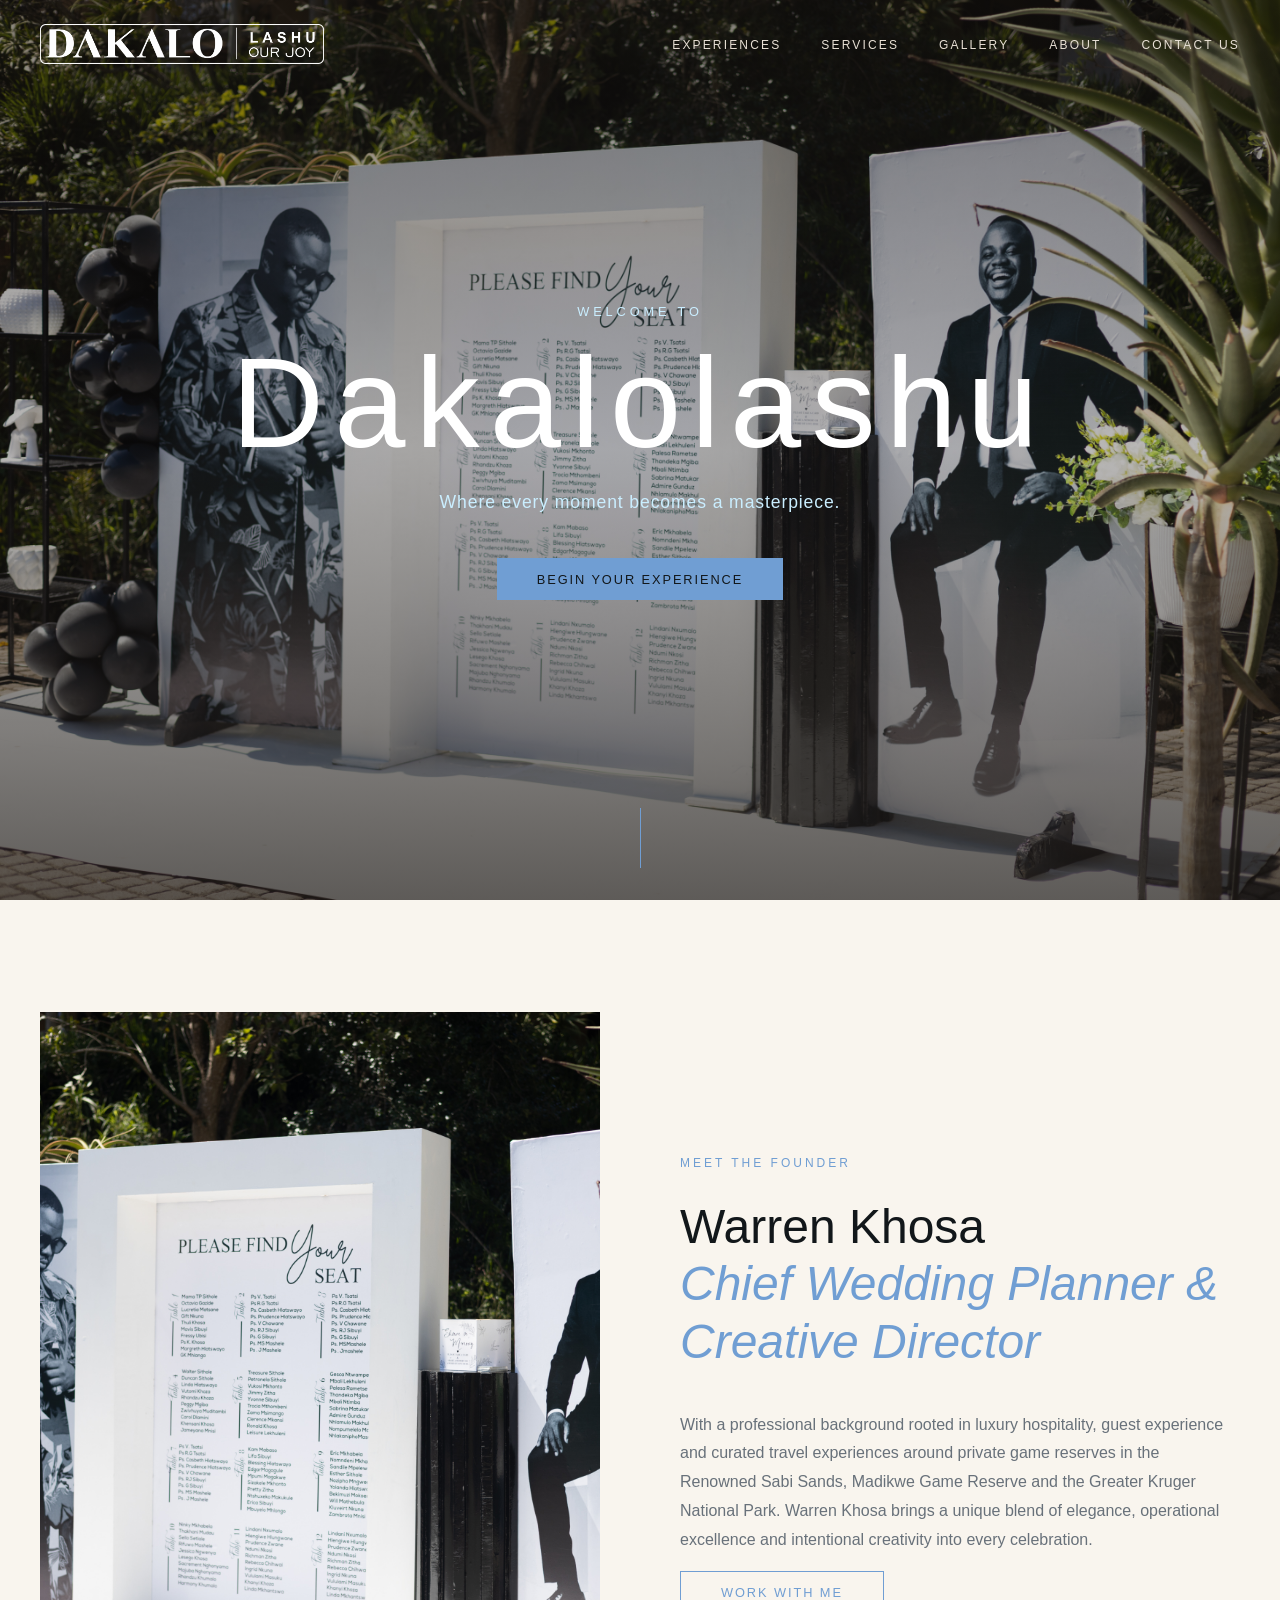
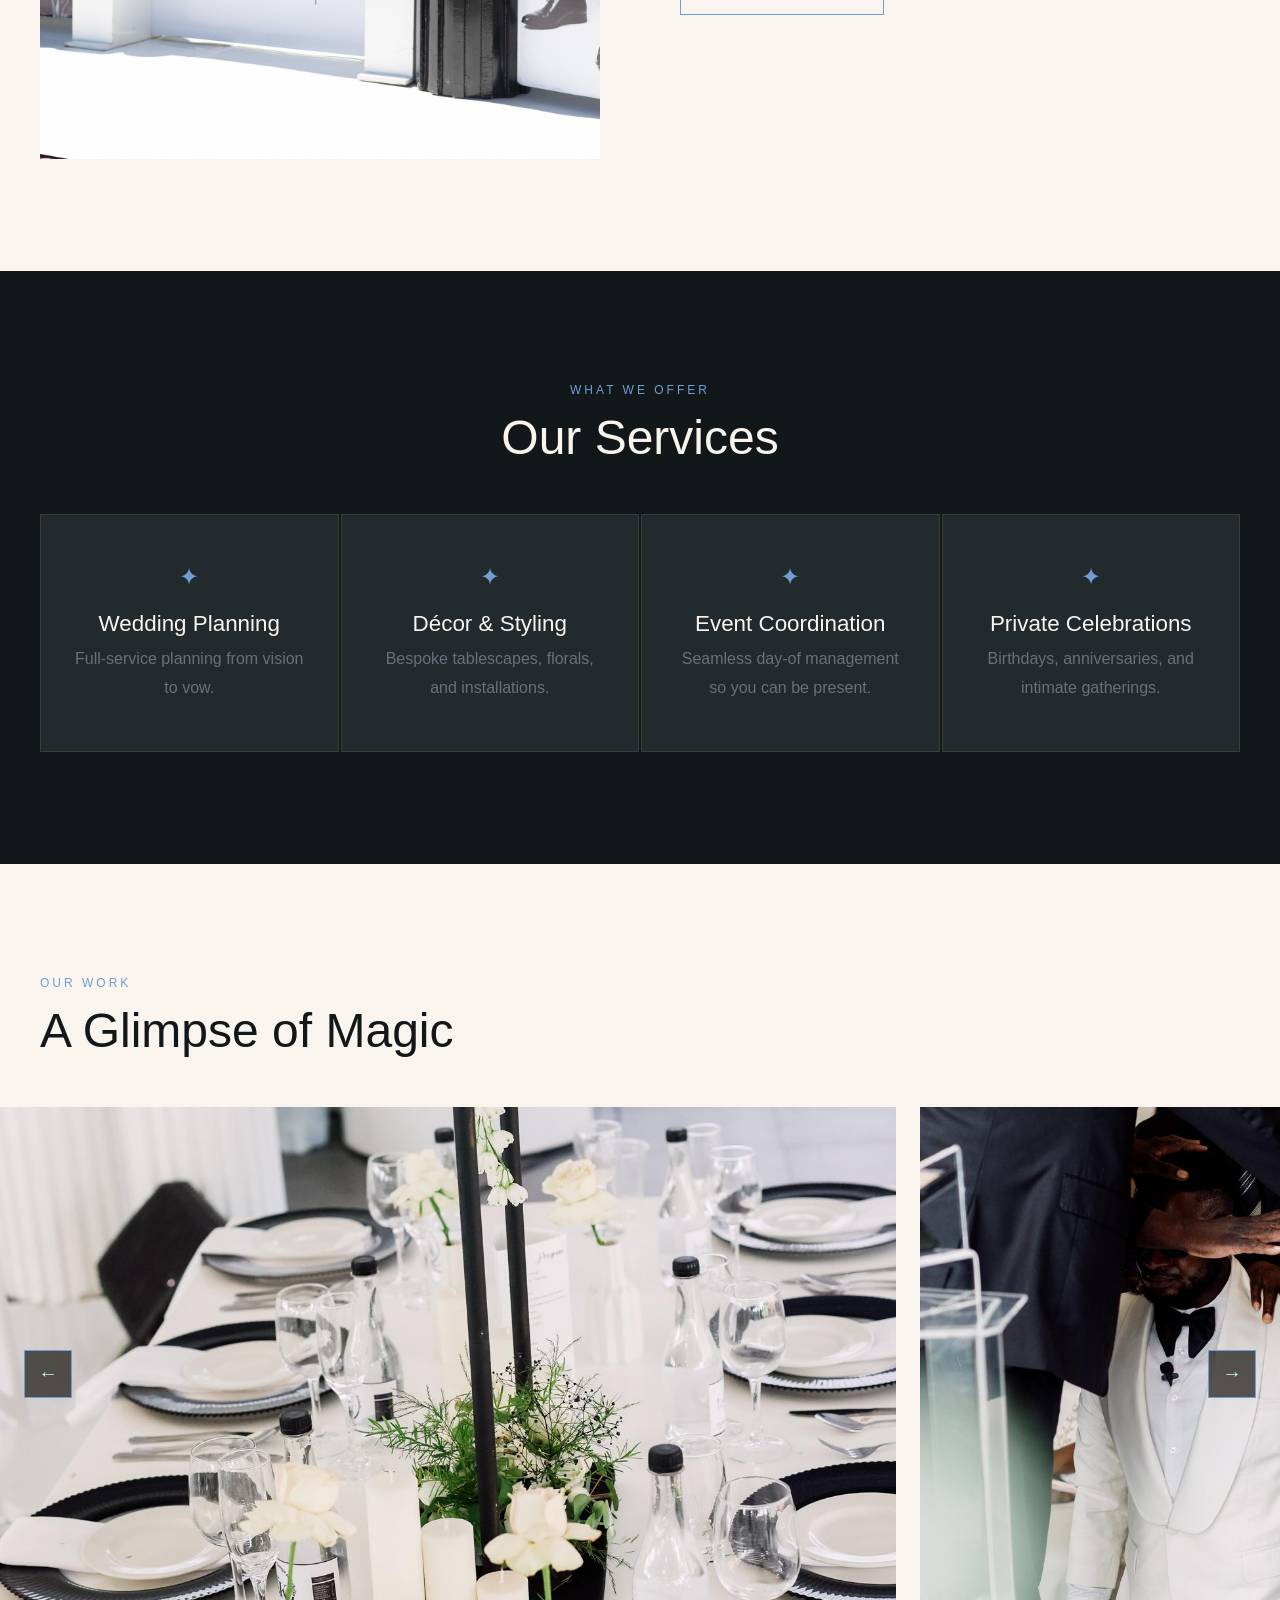
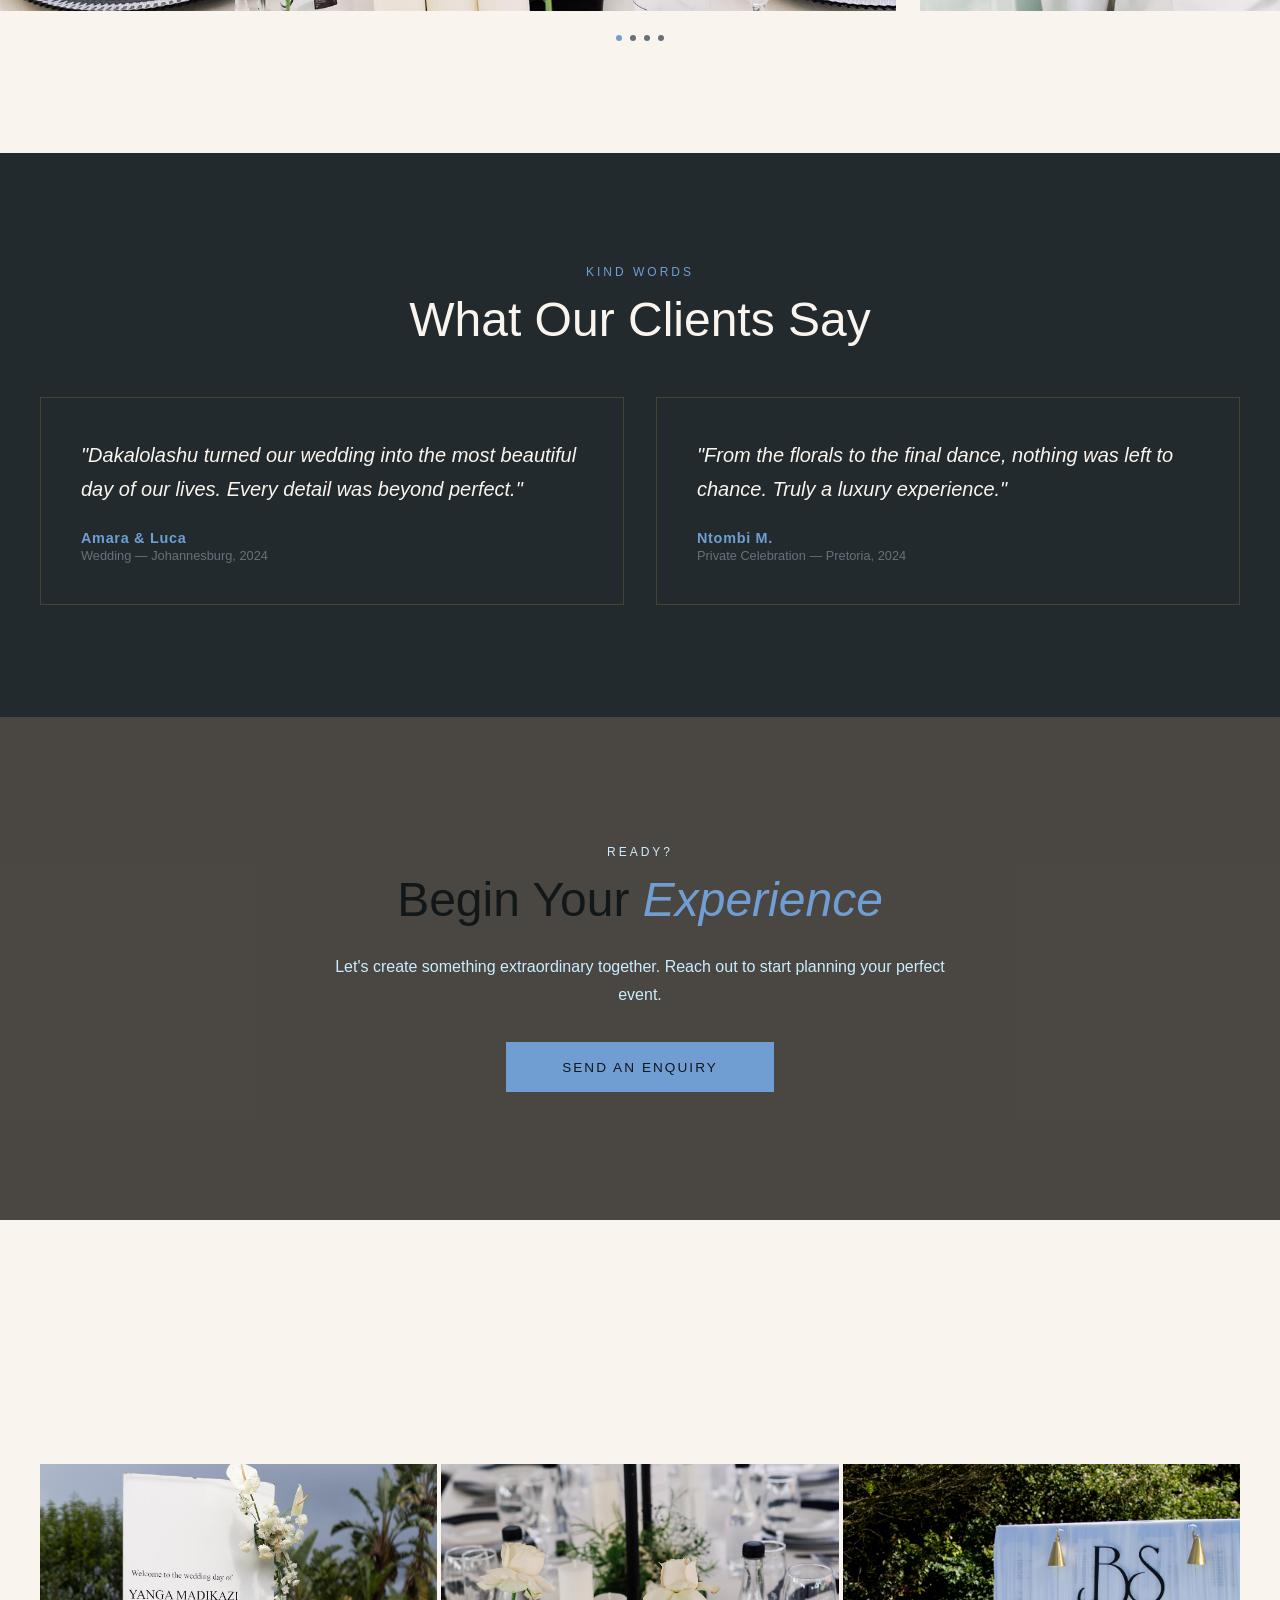
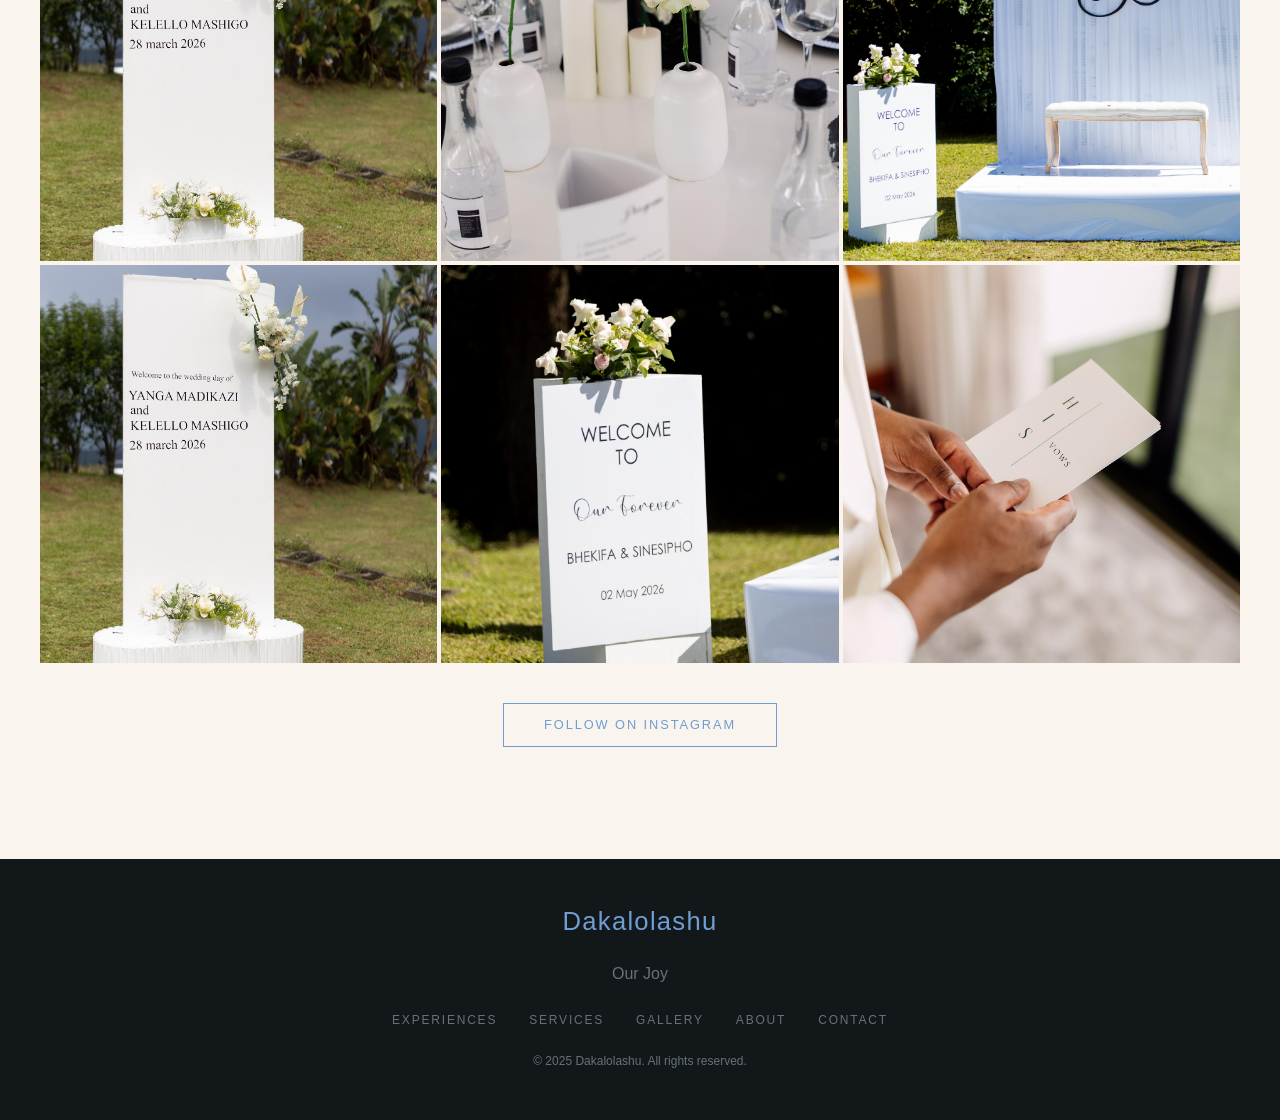
==== commit 04c027a6: "updated navbar for logo" ====
--- a/index.html
+++ b/index.html
@@ -16,7 +16,7 @@
   ═══════════════════════════════════════ -->
   <nav id="navbar">
     <div class="nav-inner">
-      <a href="index.html" class="nav-logo">Dakalolashu</a>
+      <a href="index.html" class="nav-logo-link"><img src="assets/logo.png" alt="Logo" class="nav-logo"></a>
       <ul class="nav-links">
         <li><a href="experiences.html">Experiences</a></li>
         <li><a href="services.html">Services</a></li>
@@ -63,12 +63,11 @@
       </div>
       <div class="founder-text reveal">
         <span class="section-label">Meet the Founder</span>
-        <h2>Crafting Experiences <br /><em>with Intention</em></h2>
+        <h2>Warren Khosa <br /><em>Chief Wedding Planner & Creative Director</em></h2>
         <p>
-          <!-- Replace with real bio -->
-          With over a decade of curating unforgettable weddings and private
-          celebrations across Southern Africa, [Founder Name] brings an
-          eye for elegance and a heart for storytelling to every event.
+          With a professional background rooted in luxury hospitality, guest experience and curated travel experiences around private game reserves in the Renowned Sabi Sands, Madikwe Game Reserve and the Greater Kruger National Park.
+            Warren Khosa brings a unique blend of elegance, operational excellence and intentional creativity into every celebration.
+            
         </p>
         <a href="#cta" class="btn-secondary">Work With Me</a>
       </div>
@@ -196,6 +195,7 @@
   <footer id="footer">
     <div class="container footer-inner">
       <a href="index.html" class="footer-logo">Dakalolashu</a>
+      <p>Our Joy</p>
       <nav class="footer-nav">
         <a href="experiences.html">Experiences</a>
         <a href="#services">Services</a>
--- a/styles.css
+++ b/styles.css
@@ -2,7 +2,7 @@
    CSS CUSTOM PROPERTIES (design tokens)
 ═══════════════════════════════════════ */
 :root {
-  --gold:       #70add3;
+  --gold:       #709ed3;
   --gold-light: rgb(202, 238, 255);
   --cream:      #F9F5EE;
   --dark:       #12171a;
@@ -149,7 +149,7 @@
 }
 
 #navbar.scrolled {
-  background: rgba(26, 22, 18, 0.95);
+  background: rgba(128, 128, 128, 0.486);
   backdrop-filter: blur(8px);
   padding: 1rem 2rem;
 }
@@ -163,11 +163,10 @@
 }
 
 .nav-logo {
-  font-family: var(--font-display);
-  font-size: 1.4rem;
-  font-weight: 600;
-  color: var(--gold-light);
-  letter-spacing: 0.05em;
+  height: 2.5rem;
+  width: auto;    
+  display: block;
+    transition: opacity 0.3s ease;
 }
 
 .nav-links {
@@ -182,6 +181,10 @@
   text-transform: uppercase;
   color: #e8e0d5;
   transition: color var(--transition);
+}
+
+.nav-logo:hover {
+  opacity: 0.8;
 }
 
 .nav-links a:hover { color: var(--gold); }
